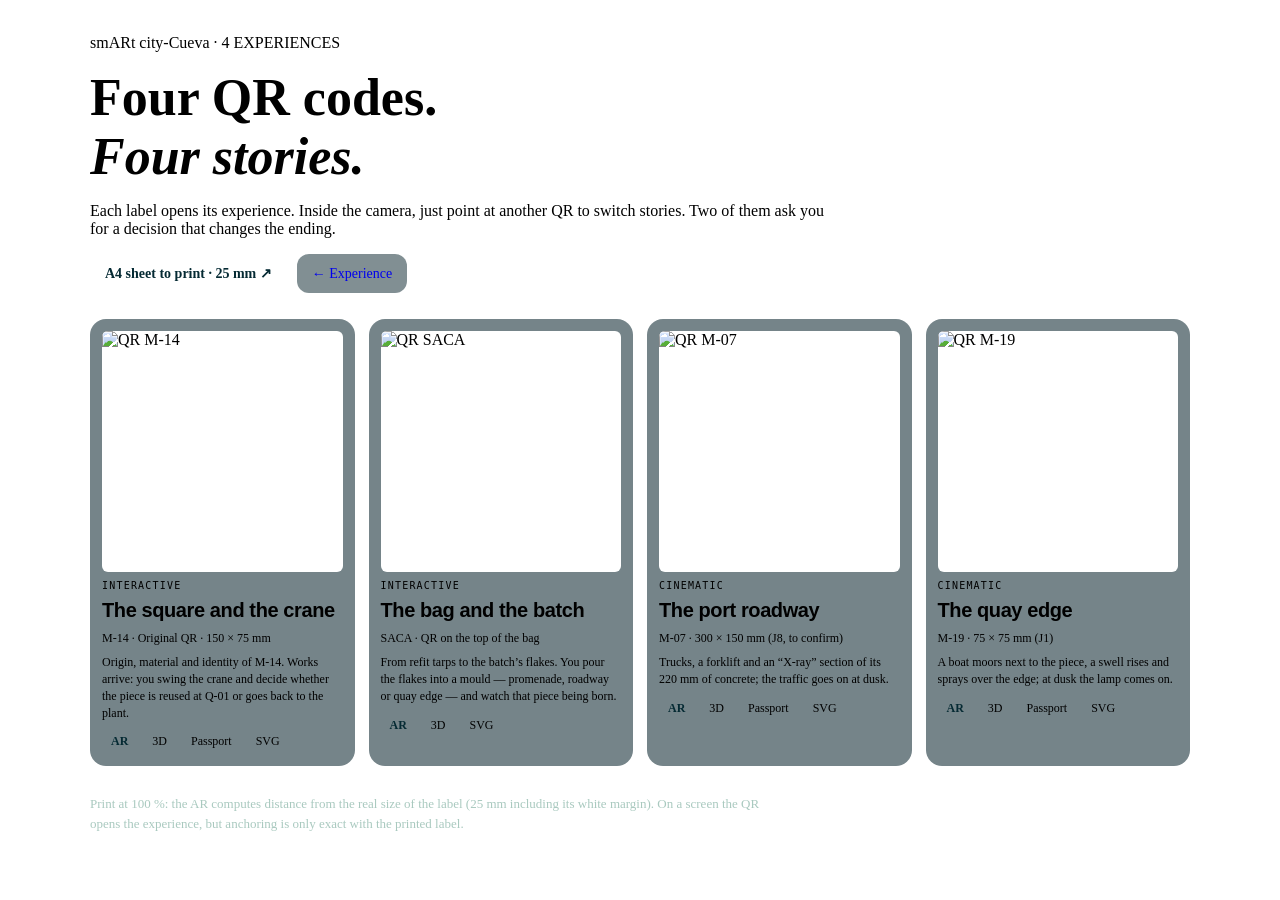
==== qr-piezas.html @ b6f0d696 "Add files via upload" ====
<!doctype html>
<html lang="es">
<head>
<meta charset="utf-8"><meta name="viewport" content="width=device-width,initial-scale=1">
<meta name="theme-color" content="#06222b">
<title>4 experiencias · smARt city-Cueva</title>
<link rel="icon" href="assets/brand/cueva.svg" type="image/svg+xml">
<link rel="stylesheet" href="css/m14ar.css?v=7.0">
<style>
body.m14.list{overflow:auto;background:radial-gradient(120% 60% at 50% 0%,#11505d 0%,var(--bg) 58%) fixed}
.list main{max-width:1100px;margin:0 auto;padding:10px 20px 40px}
.list h1{font-size:clamp(34px,7vw,52px);margin:6px 0 10px}
.list .lead{max-width:46em}
.tools{display:flex;flex-wrap:wrap;gap:10px;margin:14px 0 26px}
.tools a{display:inline-flex;align-items:center;gap:6px;padding:11px 15px;border-radius:12px;border:1px solid var(--line);text-decoration:none;font-size:14px;background:rgba(5,32,40,.5)}
.tools a.main{background:var(--mint);color:#052a33;border-color:var(--mint);font-weight:700}
.zone{margin:24px 0 8px;font:500 11px Mono,monospace;letter-spacing:.14em;color:var(--mint)}
.grid{display:grid;grid-template-columns:repeat(auto-fill,minmax(220px,1fr));gap:14px}
.card .tag{font:500 10px Mono,monospace;letter-spacing:.12em;color:var(--gold)}
.card{border:1px solid var(--line);border-radius:16px;padding:12px;background:rgba(5,32,40,.55);display:flex;flex-direction:column;gap:8px}
.card img{width:100%;aspect-ratio:1;border-radius:6px;image-rendering:pixelated;background:#fff}
.card b{font:740 20px Archivo,Inter,sans-serif;letter-spacing:-.02em}
.card small{color:var(--sub);font-size:12px;line-height:1.4}
.card nav{display:flex;flex-wrap:wrap;gap:6px}
.card nav a{font-size:12px;color:var(--ink);text-decoration:none;border:1px solid var(--line);border-radius:99px;padding:5px 9px}
.card nav a.ar{background:var(--mint);color:#052a33;border-color:var(--mint);font-weight:650}
.note{font-size:13px;color:#a9c9bf;line-height:1.5;max-width:52em;margin-top:28px}
</style>
</head>
<body class="m14 list">
<main>
 <p class="kicker" id="k">smARt city-Cueva · 4 EXPERIENCIAS</p>
 <h1 id="h">Un QR<br><em>por pieza.</em></h1>
 <p class="lead" id="l">Cada etiqueta abre la animación de su pieza. Dentro de la cámara, basta con apuntar a otra pieza para cambiar de historia.</p>
 <div class="tools">
  <a class="main" href="assets/qr/QR-piezas-25mm-A4.pdf" id="pdf">Hoja A4 para imprimir · 25 mm ↗</a>
  <a href="./" id="back">← Experiencia</a>
 </div>
 <div id="list"></div>
 <p class="note" id="n">Imprime al 100 %: la AR calcula la distancia a partir del tamaño real de la etiqueta (25 mm con su margen blanco). En pantalla el QR abre la animación, pero el anclaje sólo es exacto con la etiqueta impresa a su tamaño.</p>
</main>
<script type="module" src="js/m14ar/qr-list.mjs?v=7.0"></script>
</body>
</html>
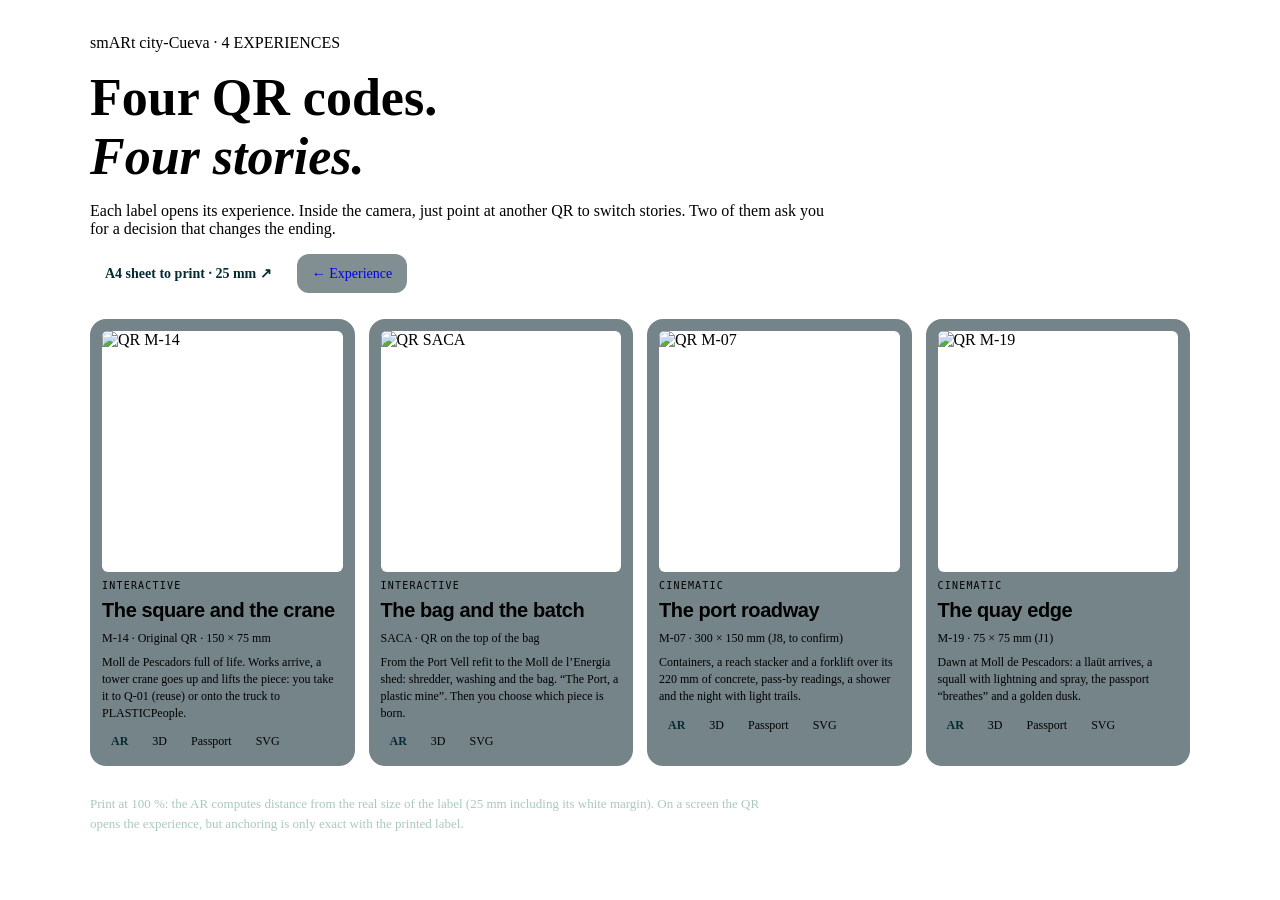
==== commit cc80d502: "Add files via upload" ====
--- a/qr-piezas.html
+++ b/qr-piezas.html
@@ -5,7 +5,7 @@
 <meta name="theme-color" content="#06222b">
 <title>4 experiencias · smARt city-Cueva</title>
 <link rel="icon" href="assets/brand/cueva.svg" type="image/svg+xml">
-<link rel="stylesheet" href="css/m14ar.css?v=7.0">
+<link rel="stylesheet" href="css/m14ar.css?v=8.0">
 <style>
 body.m14.list{overflow:auto;background:radial-gradient(120% 60% at 50% 0%,#11505d 0%,var(--bg) 58%) fixed}
 .list main{max-width:1100px;margin:0 auto;padding:10px 20px 40px}
@@ -39,6 +39,6 @@
  <div id="list"></div>
  <p class="note" id="n">Imprime al 100 %: la AR calcula la distancia a partir del tamaño real de la etiqueta (25 mm con su margen blanco). En pantalla el QR abre la animación, pero el anclaje sólo es exacto con la etiqueta impresa a su tamaño.</p>
 </main>
-<script type="module" src="js/m14ar/qr-list.mjs?v=7.0"></script>
+<script type="module" src="js/m14ar/qr-list.mjs?v=8.0"></script>
 </body>
 </html>
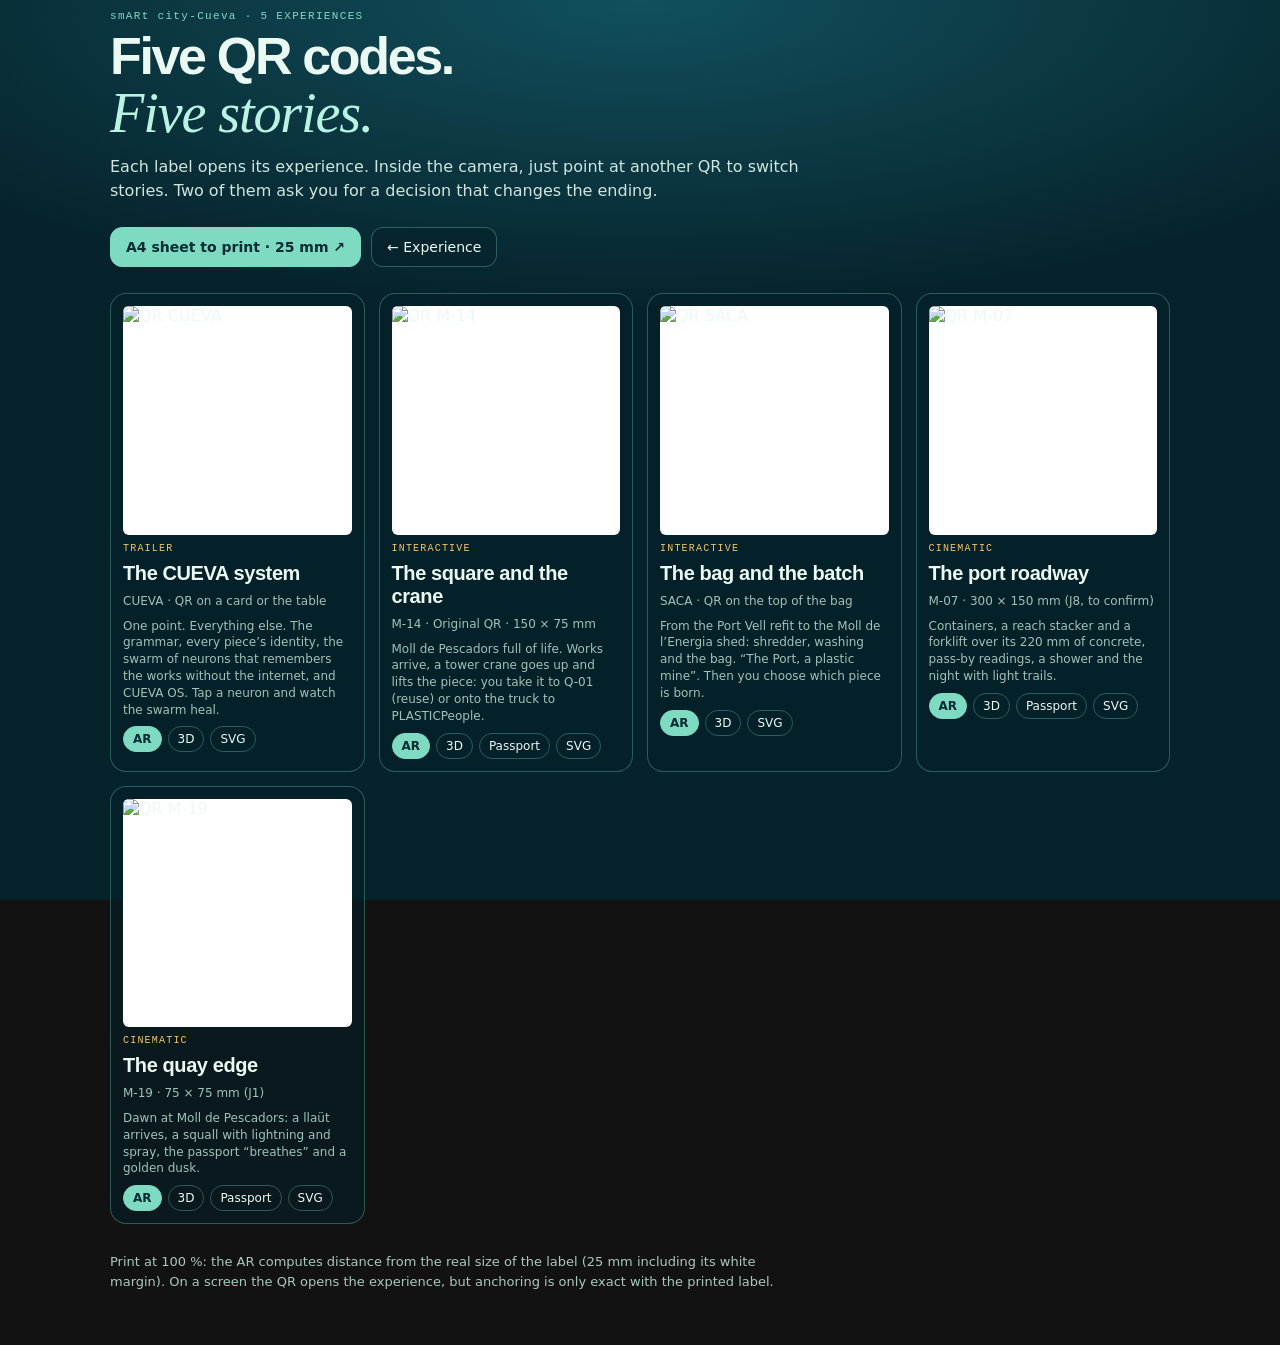
==== commit a8b87f76: "Add files via upload" ====
--- a/qr-piezas.html
+++ b/qr-piezas.html
@@ -5,7 +5,7 @@
 <meta name="theme-color" content="#06222b">
 <title>4 experiencias · smARt city-Cueva</title>
 <link rel="icon" href="assets/brand/cueva.svg" type="image/svg+xml">
-<link rel="stylesheet" href="css/m14ar.css?v=8.0">
+<link rel="stylesheet" href="css/m14ar.css?v=9.0">
 <style>
 body.m14.list{overflow:auto;background:radial-gradient(120% 60% at 50% 0%,#11505d 0%,var(--bg) 58%) fixed}
 .list main{max-width:1100px;margin:0 auto;padding:10px 20px 40px}
@@ -39,6 +39,6 @@
  <div id="list"></div>
  <p class="note" id="n">Imprime al 100 %: la AR calcula la distancia a partir del tamaño real de la etiqueta (25 mm con su margen blanco). En pantalla el QR abre la animación, pero el anclaje sólo es exacto con la etiqueta impresa a su tamaño.</p>
 </main>
-<script type="module" src="js/m14ar/qr-list.mjs?v=8.0"></script>
+<script type="module" src="js/m14ar/qr-list.mjs?v=9.0"></script>
 </body>
 </html>
--- a/css/m14ar.css
+++ b/css/m14ar.css
@@ -0,0 +1,98 @@
+@font-face{font-family:Inter;src:url('../assets/fonts/inter-latin-wght.woff2') format('woff2');font-weight:100 900;font-display:swap}
+@font-face{font-family:Instrument;src:url('../assets/fonts/instrument-serif-italic.woff2') format('woff2');font-style:italic;font-display:swap}
+@font-face{font-family:Mono;src:url('../assets/fonts/jetbrains-mono-latin-wght.woff2') format('woff2');font-weight:100 900;font-display:swap}
+@font-face{font-family:Archivo;src:url('../assets/fonts/archivo-latin.woff2') format('woff2');font-weight:100 900;font-display:swap}
+:root{--bg:#06222b;--bg2:#0b3440;--ink:#eafaf3;--sub:#9fc3b9;--mint:#7edbc2;--mint2:#b9f3e2;--gold:#f2c46b;--glass:rgba(5,32,40,.72);--line:rgba(126,219,194,.32);color-scheme:dark}
+[hidden]{display:none!important}*{box-sizing:border-box}html,body{margin:0;height:100%}
+body.m14{background:var(--bg);color:var(--ink);font-family:Inter,system-ui,sans-serif;-webkit-font-smoothing:antialiased;overflow:hidden;overscroll-behavior:none;touch-action:manipulation}
+body.m14.entry{overflow:auto;background:radial-gradient(120% 80% at 50% 0%,#11505d 0%,var(--bg) 58%) fixed}
+button{font:inherit;color:inherit;cursor:pointer;-webkit-tap-highlight-color:transparent}a{color:inherit}
+button:focus-visible,a:focus-visible{outline:2px solid var(--gold);outline-offset:3px}
+
+/* entry */
+.bar{display:flex;align-items:center;gap:14px;padding:max(14px,env(safe-area-inset-top)) 18px 10px}
+.mark{display:flex;align-items:center;gap:10px;text-decoration:none;font-weight:750;letter-spacing:-.04em;font-size:20px;color:#fff}.mark img{width:38px;height:38px;filter:drop-shadow(0 0 8px rgba(255,255,255,.18))}
+.partners{display:flex;align-items:center;gap:14px;margin-left:auto;color:var(--sub);font-size:16px}.partners img{height:44px;width:auto;opacity:1}.partners .pp{height:28px;filter:invert(1) brightness(1.4)}
+.langs{display:flex;border:1px solid var(--line);border-radius:99px;overflow:hidden}.langs button{background:none;border:0;padding:6px 9px;font:500 11px Mono,monospace;color:var(--sub)}.langs [aria-pressed=true]{background:var(--mint);color:#052a33}
+.entry-main{max-width:520px;margin:0 auto;padding:8px 22px 18px;display:flex;flex-direction:column;align-items:flex-start}
+.entry-visual{position:relative;align-self:center;width:min(76vw,300px);aspect-ratio:2/1;margin:14px 0 22px;display:grid;place-items:center}
+.piece-outline{position:absolute;inset:0;border:1.5px solid var(--line);border-radius:6px;background:linear-gradient(135deg,rgba(126,219,194,.07),rgba(126,219,194,0) 60%)}
+.piece-outline span{position:absolute;right:8px;bottom:6px;font:500 10px Mono,monospace;color:var(--sub)}
+.qr-frame{position:relative;width:34%;aspect-ratio:1;z-index:1;animation:float 5s ease-in-out infinite}
+.qr-frame img{width:100%;height:100%;border-radius:3px;image-rendering:pixelated;display:block;box-shadow:0 10px 40px rgba(0,0,0,.45)}
+.qr-frame i{position:absolute;width:26%;height:26%;border:3px solid var(--mint);z-index:2;animation:snap 2.6s ease-in-out infinite}
+.qr-frame i:nth-child(1){left:-14%;top:-14%;border-right:0;border-bottom:0}.qr-frame i:nth-child(2){right:-14%;top:-14%;border-left:0;border-bottom:0}
+.qr-frame i:nth-child(3){right:-14%;bottom:-14%;border-left:0;border-top:0}.qr-frame i:nth-child(4){left:-14%;bottom:-14%;border-right:0;border-top:0}
+.beam{position:absolute;left:-10%;right:-10%;height:2px;top:0;background:var(--mint);box-shadow:0 0 18px 4px rgba(126,219,194,.6);animation:beam 2.6s ease-in-out infinite;z-index:3}
+@keyframes beam{0%,100%{top:0;opacity:0}15%{opacity:1}50%{top:100%;opacity:1}65%{opacity:0}}
+@keyframes snap{0%,100%{transform:scale(1.25);opacity:.4}45%,70%{transform:scale(1);opacity:1}}
+@keyframes float{0%,100%{transform:translateY(0)}50%{transform:translateY(-4px)}}
+.kicker{font:500 11px Mono,monospace;letter-spacing:.12em;color:var(--mint);margin:0 0 10px}
+h1{font:780 clamp(44px,12vw,64px)/.95 Archivo,Inter,sans-serif;letter-spacing:-.045em;margin:0 0 16px}h1 em{font:italic 400 1.08em Instrument,serif;letter-spacing:-.02em;color:var(--mint2)}
+.lead{font-size:16px;line-height:1.5;color:#cfe6de;margin:0 0 24px;max-width:34em}
+.go{position:relative;overflow:hidden;width:100%;border:0;border-radius:16px;padding:20px 22px;background:var(--mint);color:#052a33;font-weight:700;font-size:18px;letter-spacing:-.01em;box-shadow:0 12px 40px rgba(126,219,194,.28),inset 0 -2px 0 rgba(0,0,0,.12);transition:transform .15s}
+.go:active{transform:scale(.98)}.go:disabled{opacity:.85}
+.go-progress{position:absolute;left:0;bottom:0;height:3px;width:30%;background:#052a33;opacity:.35;animation:load 1.4s ease-in-out infinite}.go.ready .go-progress{display:none}
+.go.busy .go-progress{display:block;opacity:.6}
+@keyframes load{0%{left:-30%}100%{left:100%}}
+.msg{min-height:1.2em;margin:12px 0 0;font-size:14px;line-height:1.45;color:var(--gold)}
+.entry-links{display:flex;flex-wrap:wrap;gap:10px 18px;margin:16px 0 0}.entry-links a{font-size:14px;color:var(--sub);text-underline-offset:4px}
+.fine{font-size:12px;color:#7fa69c;margin:18px 0 0;line-height:1.5}
+.credit{font-size:10px;color:#6e9289;text-align:center;padding:16px 18px max(16px,env(safe-area-inset-bottom));line-height:1.6}.credit a{color:inherit}
+
+/* AR + preview stage */
+#camerafeed,#stage{position:fixed;inset:0;width:100%;height:100%;display:block}
+/* three.js setSize() writes the drawing-buffer size as inline CSS px; the canvas must always cover the window exactly. */
+#camerafeed{width:100%!important;height:100%!important}#stage canvas{display:block}
+.hud-top{position:fixed;z-index:10;left:0;right:0;top:0;display:flex;align-items:center;gap:8px;padding:max(12px,env(safe-area-inset-top)) 12px 8px;pointer-events:none}
+.hud-top>*{pointer-events:auto}
+.icon{width:42px;height:42px;border-radius:50%;border:1px solid var(--line);background:var(--glass);backdrop-filter:blur(10px);-webkit-backdrop-filter:blur(10px);font-size:17px;display:grid;place-items:center}
+.icon[aria-pressed=false]{opacity:.55}
+.status{margin-right:auto;padding:10px 14px;border-radius:99px;background:var(--glass);backdrop-filter:blur(10px);-webkit-backdrop-filter:blur(10px);border:1px solid var(--line);font:600 12px Inter,sans-serif;display:flex;align-items:center;gap:8px;max-width:58vw;white-space:nowrap;overflow:hidden;text-overflow:ellipsis}
+.status::before{content:'';flex:none;width:8px;height:8px;border-radius:50%;background:var(--gold);box-shadow:0 0 10px var(--gold);animation:blink 1s infinite}
+.status[data-state=locked]::before{background:var(--mint);box-shadow:0 0 10px var(--mint);animation:none}
+.status[data-state=fixing]::before{background:var(--mint2);animation-duration:.4s}
+@keyframes blink{50%{opacity:.25}}
+.reticle{position:fixed;z-index:5;left:50%;top:44%;width:min(46vw,210px);aspect-ratio:1;transform:translate(-50%,-50%);pointer-events:none;animation:breathe 2.2s ease-in-out infinite}
+.reticle i{position:absolute;width:24%;height:24%;border:3px solid rgba(234,250,243,.9);filter:drop-shadow(0 0 6px rgba(0,0,0,.5))}
+.reticle i:nth-child(1){left:0;top:0;border-right:0;border-bottom:0;border-radius:10px 0 0 0}.reticle i:nth-child(2){right:0;top:0;border-left:0;border-bottom:0;border-radius:0 10px 0 0}
+.reticle i:nth-child(3){right:0;bottom:0;border-left:0;border-top:0;border-radius:0 0 10px 0}.reticle i:nth-child(4){left:0;bottom:0;border-right:0;border-top:0;border-radius:0 0 0 10px}
+@keyframes breathe{50%{transform:translate(-50%,-50%) scale(.92)}}
+.quad{position:fixed;inset:0;width:100%;height:100%;z-index:4;pointer-events:none;opacity:0}.quad.fade{animation:qfade .5s ease-out forwards}
+@keyframes qfade{0%{opacity:1}100%{opacity:0}}
+.hint{position:fixed;z-index:9;left:50%;top:calc(44% + min(23vw,105px) + 22px);transform:translateX(-50%);margin:0;max-width:min(86vw,360px);text-align:center;padding:11px 16px;border-radius:14px;background:var(--glass);backdrop-filter:blur(10px);-webkit-backdrop-filter:blur(10px);border:1px solid var(--line);font-size:14px;line-height:1.4}
+.ar .hint:not([hidden]){animation:rise .35s ease-out}
+.caption{position:fixed;z-index:8;left:12px;right:12px;bottom:calc(max(12px,env(safe-area-inset-bottom)) + 58px);max-width:460px;margin:0 auto;padding:14px 16px 15px;border-radius:18px;background:var(--glass);backdrop-filter:blur(14px);-webkit-backdrop-filter:blur(14px);border:1px solid var(--line);pointer-events:none}
+.caption.in{animation:rise .6s cubic-bezier(.2,.9,.2,1)}
+.cap-kick{font:500 10px Mono,monospace;letter-spacing:.14em;color:var(--mint);margin:0 0 6px}
+.cap-title{font:740 20px/1.12 Archivo,Inter,sans-serif;letter-spacing:-.02em;margin:0 0 6px}
+.cap-text{font-size:13.5px;line-height:1.45;color:#cfe6de;margin:0}
+@keyframes rise{from{opacity:0;transform:translateY(10px)}to{opacity:1;transform:none}}
+.rail{position:fixed;z-index:9;left:12px;right:12px;bottom:max(12px,env(safe-area-inset-bottom));max-width:460px;margin:0 auto;display:flex;gap:5px}
+.rail button{flex:1;min-width:0;position:relative;overflow:hidden;border:1px solid var(--line);background:var(--glass);backdrop-filter:blur(10px);-webkit-backdrop-filter:blur(10px);border-radius:12px;padding:12px 2px 13px;font:600 10.5px Inter,sans-serif;color:var(--sub)}
+.rail button span{display:block;overflow:hidden;text-overflow:ellipsis;white-space:nowrap}
+.rail button i{position:absolute;left:0;bottom:0;height:3px;width:100%;background:var(--mint);transform:scaleX(0);transform-origin:left}
+.rail button.on{color:var(--ink);border-color:var(--mint)}.rail button:not(.on) i{transform:scaleX(0)!important}
+.rail .pause{flex:0 0 44px;font-size:12px;color:var(--ink)}
+.info{position:fixed;z-index:11;left:12px;right:12px;top:calc(max(12px,env(safe-area-inset-top)) + 58px);max-width:420px;margin:0 auto;padding:16px 44px 16px 16px;border-radius:16px;background:rgba(250,252,246,.95);color:#0c2c35;box-shadow:0 18px 50px rgba(0,0,0,.35);animation:rise .3s ease-out}
+.info h3{margin:0 0 6px;font:740 16px Archivo,Inter,sans-serif}.info p{margin:0;font-size:14px;line-height:1.45}
+.info-x{position:absolute;right:8px;top:8px;border:0;background:none;color:#0c2c35;font-size:16px;width:32px;height:32px}
+.foot{position:fixed;z-index:7;right:10px;bottom:calc(max(12px,env(safe-area-inset-bottom)) + 56px + 4px);margin:0;font:500 8.5px Mono,monospace;color:rgba(234,250,243,.55);transform-origin:right bottom;display:none}
+.preview .foot,.ar .foot{display:block;left:10px;right:auto;bottom:auto;top:calc(max(12px,env(safe-area-inset-top)) + 52px)}
+.debug{position:fixed;z-index:20;left:8px;top:110px;margin:0;padding:6px 8px;border-radius:6px;background:rgba(0,0,0,.6);font:10px/1.35 Mono,monospace;color:#bfffe8;pointer-events:none;white-space:pre}
+@media (min-width:900px){.preview .caption{left:24px;right:auto;bottom:84px;margin:0;width:420px}.preview .rail{left:24px;right:auto;margin:0;width:420px}}
+@media (prefers-reduced-motion:reduce){.qr-frame,.qr-frame i,.beam,.reticle,.status::before{animation:none}}
+.debug:empty{display:none}
+@media (max-width:640px){.bar{flex-wrap:wrap;row-gap:12px}.partners{order:3;flex-basis:100%;justify-content:center;margin-left:0;padding:10px 0 2px;border-top:1px solid var(--line);gap:16px}.langs{margin-left:auto}}
+@media (max-width:430px){.bar{gap:8px;padding-left:14px;padding-right:12px}.mark{font-size:18px}.mark img{width:34px;height:34px}.partners img{height:38px}.partners .pp{height:24px}.langs button{padding:6px 7px}}
+@media (max-width:350px){.partners img{height:32px}.partners .pp{height:20px}}
+/* v7 · decision panel */
+.decide{position:fixed;z-index:12;left:12px;right:12px;bottom:calc(max(12px,env(safe-area-inset-bottom)) + 58px);max-width:460px;margin:0 auto;padding:14px 14px 12px;border-radius:18px;background:rgba(5,32,40,.86);backdrop-filter:blur(14px);-webkit-backdrop-filter:blur(14px);border:1px solid var(--gold);box-shadow:0 12px 40px rgba(0,0,0,.35);animation:rise .4s ease-out}
+.dec-kick{font:500 10px Mono,monospace;letter-spacing:.14em;color:var(--gold);margin:0 0 6px}
+.dec-title{font:740 18px/1.15 Archivo,Inter,sans-serif;margin:0 0 12px;letter-spacing:-.01em}
+.dec-options{display:grid;grid-template-columns:1fr 1fr;gap:8px}
+.dec-options button{text-align:left;border:1px solid var(--c);background:rgba(255,255,255,.04);border-radius:14px;padding:11px 12px;display:flex;flex-direction:column;gap:4px;transition:transform .15s,background .15s}
+.dec-options button b{font:700 14px Inter,sans-serif;color:var(--c)}.dec-options button small{font-size:11.5px;line-height:1.35;color:#cfe6de}
+.dec-options button.hot,.dec-options button:active{background:color-mix(in srgb,var(--c) 22%,transparent);transform:scale(1.02)}
+.caption.dim{opacity:0;pointer-events:none}
+#camerafeed,#stage canvas{touch-action:none}
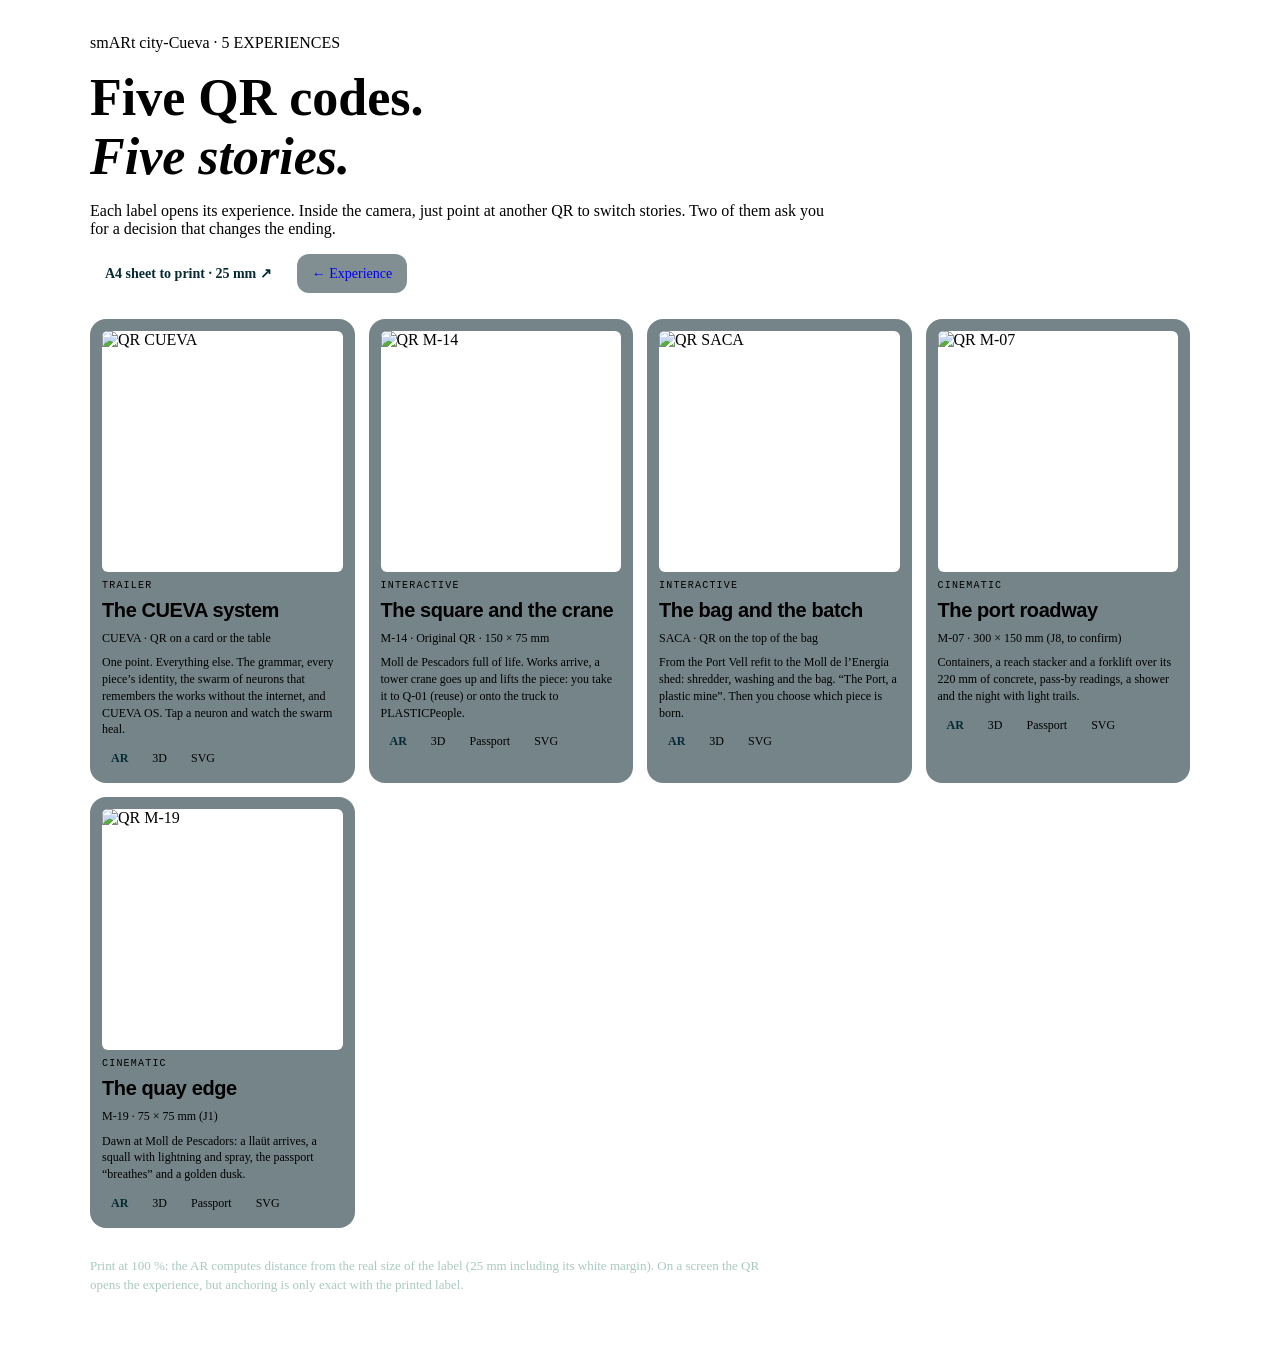
==== commit 3a71721c: "Add files via upload" ====
--- a/qr-piezas.html
+++ b/qr-piezas.html
@@ -5,7 +5,7 @@
 <meta name="theme-color" content="#06222b">
 <title>4 experiencias · smARt city-Cueva</title>
 <link rel="icon" href="assets/brand/cueva.svg" type="image/svg+xml">
-<link rel="stylesheet" href="css/m14ar.css?v=9.0">
+<link rel="stylesheet" href="css/m14ar.css?v=10.0">
 <style>
 body.m14.list{overflow:auto;background:radial-gradient(120% 60% at 50% 0%,#11505d 0%,var(--bg) 58%) fixed}
 .list main{max-width:1100px;margin:0 auto;padding:10px 20px 40px}
@@ -39,6 +39,6 @@
  <div id="list"></div>
  <p class="note" id="n">Imprime al 100 %: la AR calcula la distancia a partir del tamaño real de la etiqueta (25 mm con su margen blanco). En pantalla el QR abre la animación, pero el anclaje sólo es exacto con la etiqueta impresa a su tamaño.</p>
 </main>
-<script type="module" src="js/m14ar/qr-list.mjs?v=9.0"></script>
+<script type="module" src="js/m14ar/qr-list.mjs?v=10.0"></script>
 </body>
 </html>
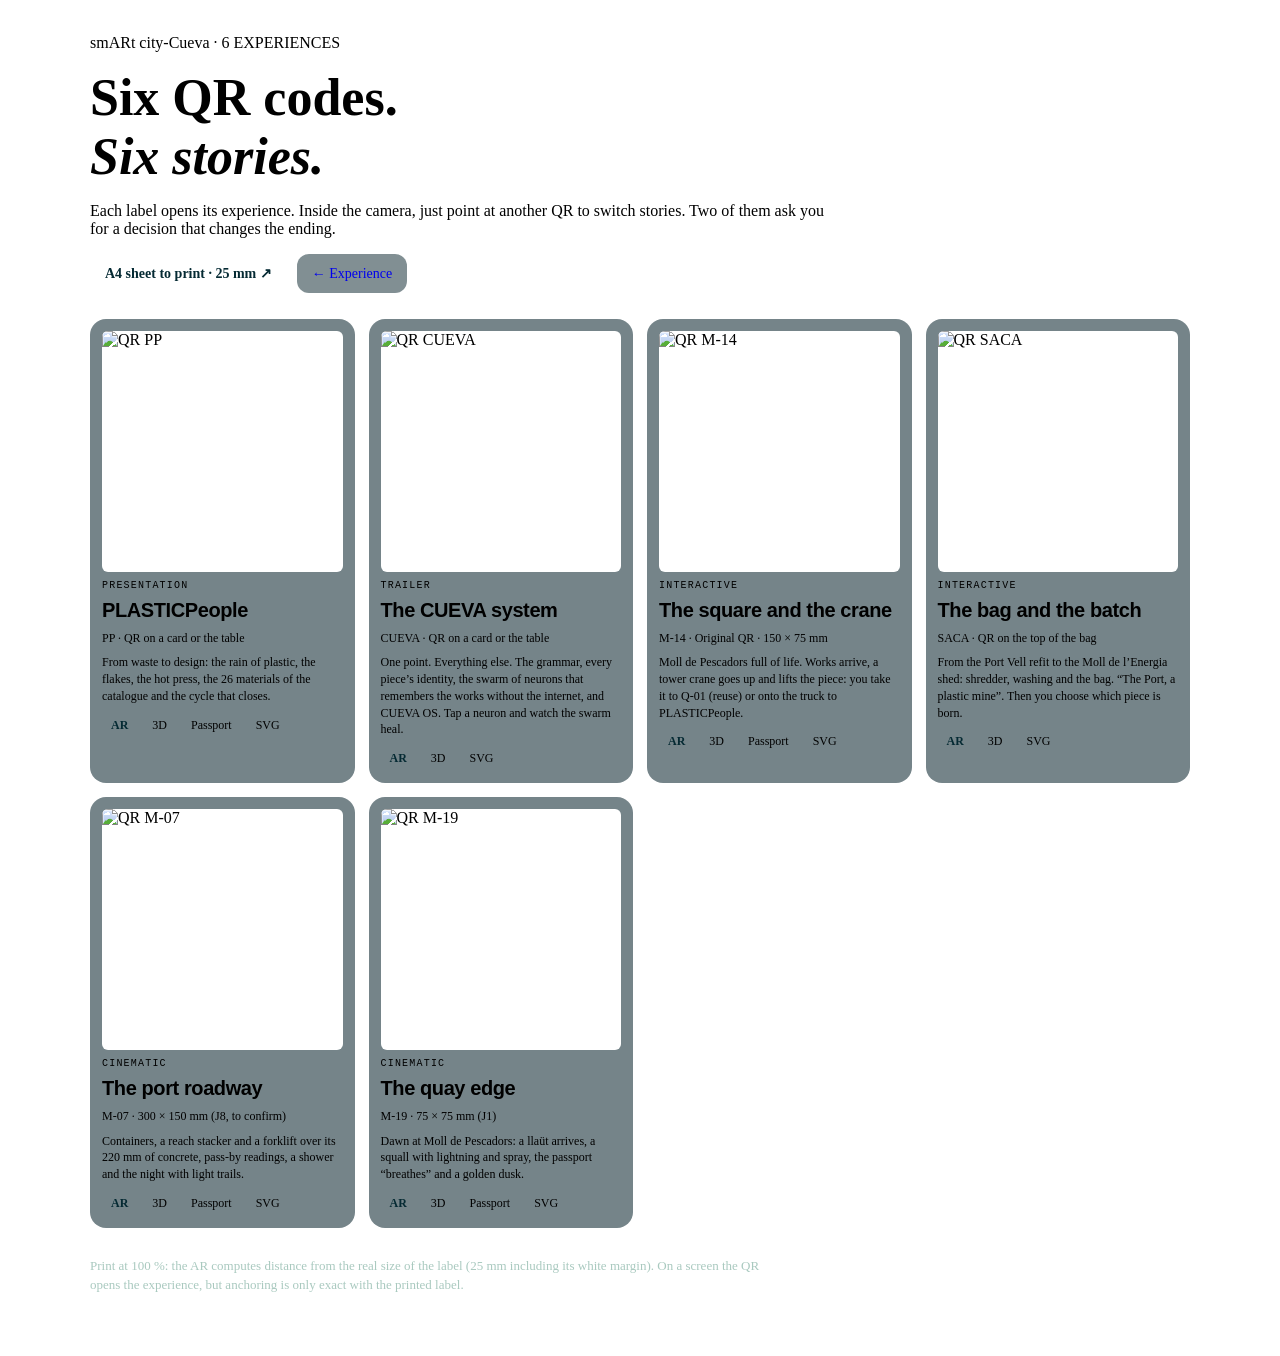
==== commit 3bd3fa42: "Add files via upload" ====
--- a/qr-piezas.html
+++ b/qr-piezas.html
@@ -5,7 +5,7 @@
 <meta name="theme-color" content="#06222b">
 <title>4 experiencias · smARt city-Cueva</title>
 <link rel="icon" href="assets/brand/cueva.svg" type="image/svg+xml">
-<link rel="stylesheet" href="css/m14ar.css?v=10.0">
+<link rel="stylesheet" href="css/m14ar.css?v=11.1">
 <style>
 body.m14.list{overflow:auto;background:radial-gradient(120% 60% at 50% 0%,#11505d 0%,var(--bg) 58%) fixed}
 .list main{max-width:1100px;margin:0 auto;padding:10px 20px 40px}
@@ -39,6 +39,6 @@
  <div id="list"></div>
  <p class="note" id="n">Imprime al 100 %: la AR calcula la distancia a partir del tamaño real de la etiqueta (25 mm con su margen blanco). En pantalla el QR abre la animación, pero el anclaje sólo es exacto con la etiqueta impresa a su tamaño.</p>
 </main>
-<script type="module" src="js/m14ar/qr-list.mjs?v=10.0"></script>
+<script type="module" src="js/m14ar/qr-list.mjs?v=11.1"></script>
 </body>
 </html>
